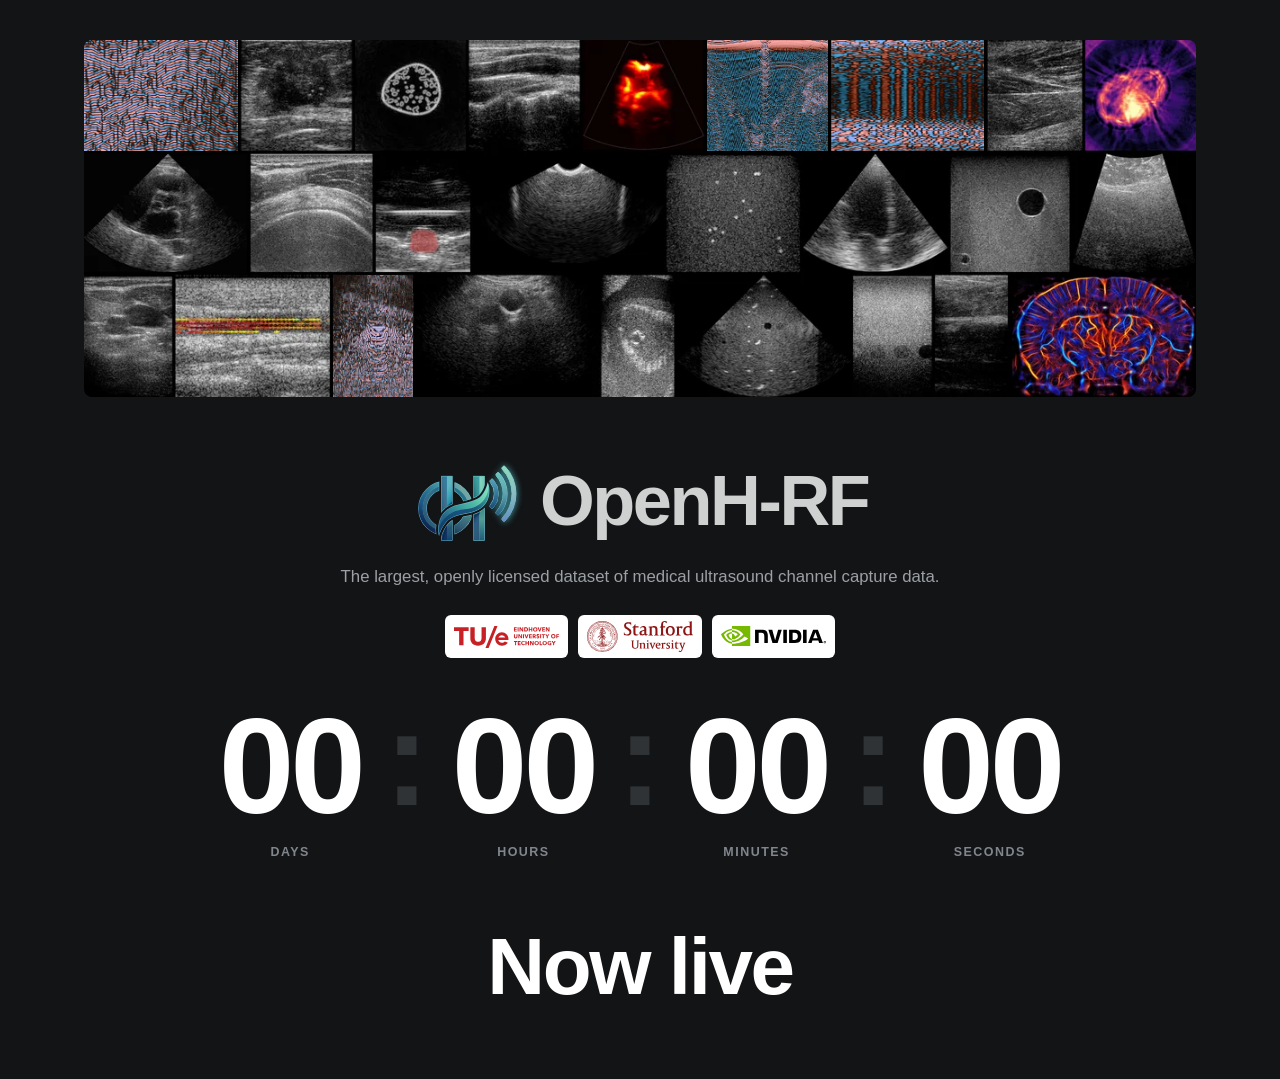
==== teaser/index.html @ 48b75c47 "added teaser webpage" ====
<!DOCTYPE html>
<html lang="en">
<head>
  <meta charset="utf-8">
  <meta name="viewport" content="width=device-width, initial-scale=1">
  <title>OpenH-RF | Coming 4 October 2026</title>
  <meta name="theme-color" content="#131416">
  <meta name="robots" content="noindex">
  <link rel="icon" href="assets/img/logo.svg" type="image/svg+xml">
  <link rel="stylesheet" href="assets/css/teaser.css">
  <script defer src="assets/js/countdown.js"></script>
  <script defer src="assets/js/collage.js"></script>
</head>
<body>
  <main class="page">
    <div class="container">
      <div class="hero-examples">
        <div class="hero-track">
          <div class="hero-set">
            <img src="assets/img/examples.webp" srcset="assets/img/examples@2x.webp 2x" width="1235" height="397"
              alt="A mosaic of B-mode images from 26 of the datasets: clinical scans, phantoms and simulations.">
          </div>
          <div class="hero-set hero-copy" aria-hidden="true">
            <img src="assets/img/examples.webp" srcset="assets/img/examples@2x.webp 2x" width="1235" height="397" alt="">
          </div>
        </div>
      </div>
    </div>
    <div class="container center">
      <h1 class="hero-title">
        <img class="hero-logo" src="assets/img/logo.svg" alt="" width="231" height="180">
        OpenH-RF
      </h1>
      <p class="hero-lead">
        The largest, openly licensed dataset of medical ultrasound channel capture data.
      </p>
      <div class="hero-orgs">
        <a class="org-logo" href="https://www.tue.nl/en/research/" target="_blank" rel="noopener"><img src="assets/img/logos/tue.svg" alt="Eindhoven University of Technology"></a>
        <a class="org-logo" href="https://med.stanford.edu/" target="_blank" rel="noopener"><img src="assets/img/logos/stanford.svg" alt="Stanford University"></a>
        <a class="org-logo" href="https://www.nvidia.com/en-us/" target="_blank" rel="noopener"><img src="assets/img/logos/nvidia.svg" alt="NVIDIA"></a>
      </div>
      <div class="countdown">
        <div class="countdown-unit"><span class="countdown-num" data-unit="days">--</span><span class="countdown-label">Days</span></div>
        <span class="countdown-sep" aria-hidden="true">:</span>
        <div class="countdown-unit"><span class="countdown-num" data-unit="hours">--</span><span class="countdown-label">Hours</span></div>
        <span class="countdown-sep" aria-hidden="true">:</span>
        <div class="countdown-unit"><span class="countdown-num" data-unit="minutes">--</span><span class="countdown-label">Minutes</span></div>
        <span class="countdown-sep" aria-hidden="true">:</span>
        <div class="countdown-unit"><span class="countdown-num" data-unit="seconds">--</span><span class="countdown-label">Seconds</span></div>
      </div>
      <p class="countdown-done" hidden>Now live</p>
    </div>
  </main>
</body>
</html>
---- teaser/assets/css/teaser.css ----
:root {
  color-scheme: dark;
  --text: #cfd0d0;
  --text-2: #9ca0a5;
  --text-3: #81868d;
  --bg: #131416;
  --border: #303335;
  --radius: 6px;
  --radius-lg: 8px;
  --font: -apple-system, BlinkMacSystemFont, "Segoe UI", Helvetica, Arial, sans-serif;
}

*, *::before, *::after { box-sizing: border-box; }
html { -webkit-text-size-adjust: 100%; }
body {
  margin: 0; min-height: 100vh; min-height: 100dvh; display: flex; flex-direction: column; justify-content: center;
  font-family: var(--font); font-size: 16px; line-height: 1.6;
  color: var(--text); background: var(--bg); -webkit-font-smoothing: antialiased;
}
img { max-width: 100%; display: block; }

.container { width: 100%; max-width: 1152px; margin: 0 auto; padding-inline: 1.25rem; }
.center { text-align: center; }
.page { padding-block: 2.5rem 3rem; }

/* ── Countdown ────────────────────────────────────────────────────────── */

.countdown { display: flex; justify-content: center; align-items: flex-start; gap: clamp(0.4rem, 2.2vw, 1.4rem); margin: 2.5rem 0 0; }
.countdown-unit { display: flex; flex-direction: column; align-items: center; min-width: 1.6ch; }
.countdown-num {
  font-size: clamp(3.4rem, 14vw, 8.5rem); font-weight: 800; letter-spacing: -0.03em; line-height: 1;
  font-variant-numeric: tabular-nums; color: #fff;
}
.countdown-sep {
  font-size: clamp(3.4rem, 14vw, 8.5rem); font-weight: 800; line-height: 1; color: var(--border);
  transform: translateY(-0.06em);
}
.countdown-label {
  margin-top: 0.6rem; font-size: clamp(0.62rem, 1.6vw, 0.78rem); font-weight: 700;
  text-transform: uppercase; letter-spacing: 0.12em; color: var(--text-3);
}
.countdown-done { margin: 2.5rem 0 0; font-size: clamp(2.4rem, 8vw, 5rem); font-weight: 800; letter-spacing: -0.03em; color: #fff; }

/* ── Hero ─────────────────────────────────────────────────────────────── */

.hero-title {
  display: inline-flex; align-items: baseline; gap: 0.22em; margin: 0;
  font-size: clamp(2.8rem, 7vw, 4.4rem); font-weight: 800; letter-spacing: -0.035em; line-height: 1.05;
}
/* The bars of the logo's H run from the top of the H to the bottom of the p. */
.hero-logo { height: 1.25em; width: auto; position: relative; top: 0.3em; }
.hero-lead { margin: 1.6rem auto 0; max-width: 640px; color: var(--text-2); font-size: 1.05rem; }
.hero-orgs { display: flex; flex-wrap: wrap; gap: 0.65rem; justify-content: center; margin-top: 1.5rem; }
.org-logo { display: block; max-width: 100%; }
.org-logo img {
  display: block; box-sizing: border-box; width: 7.7rem; height: 2.67rem; max-width: 100%; padding: 0.35rem 0.56rem;
  object-fit: contain; background: #fff; border-radius: var(--radius);
}

/* ── Collage ──────────────────────────────────────────────────────────── */

.hero-examples {
  position: relative; margin-bottom: 2.5rem; border-radius: var(--radius-lg); overflow: hidden; container-type: inline-size;
  -webkit-touch-callout: none; user-select: none;
}
.hero-set { position: relative; }
.hero-set img { display: block; width: 100%; height: auto; }
/* Each tile shows the RF version of its B-mode image: quickly while hovered or held, slowly
   (.auto) when picked at random (.on). */
.hero-tile { position: absolute; opacity: 0; transition: opacity 0.15s; background-image: url("../img/examples-rf.webp"); }
.hero-examples.rf-full .hero-tile { background-image: url("../img/examples-rf@2x.webp"); }
.hero-tile.auto { transition-duration: 0.5s; }
.hero-tile.on, .hero-tile.held { opacity: 1; }
@media (hover: hover) {
  .hero-tile:hover { opacity: 1; }
}
.hero-copy { display: none; }
/* On a phone the banner is twice as wide as the screen and scrolls past, followed by a copy
   of itself. It stands still while a finger is down. */
@keyframes hero-scroll { to { transform: translateX(-50%); } }
@media (max-width: 560px) and (prefers-reduced-motion: no-preference) {
  .hero-examples { margin-inline: -1.25rem; border-radius: 0; background: #000; }
  .hero-track { display: flex; width: max-content; animation: hero-scroll 12s linear infinite; }
  .hero-set { flex: none; width: 200cqw; margin-right: 0.5cqw; }
  .hero-copy { display: block; }
  .hero-examples.touching .hero-track { animation-play-state: paused; }
}

@media (max-width: 560px) {
  .page { padding-block: 1.25rem 2rem; }
  .countdown-sep { display: none; }
}
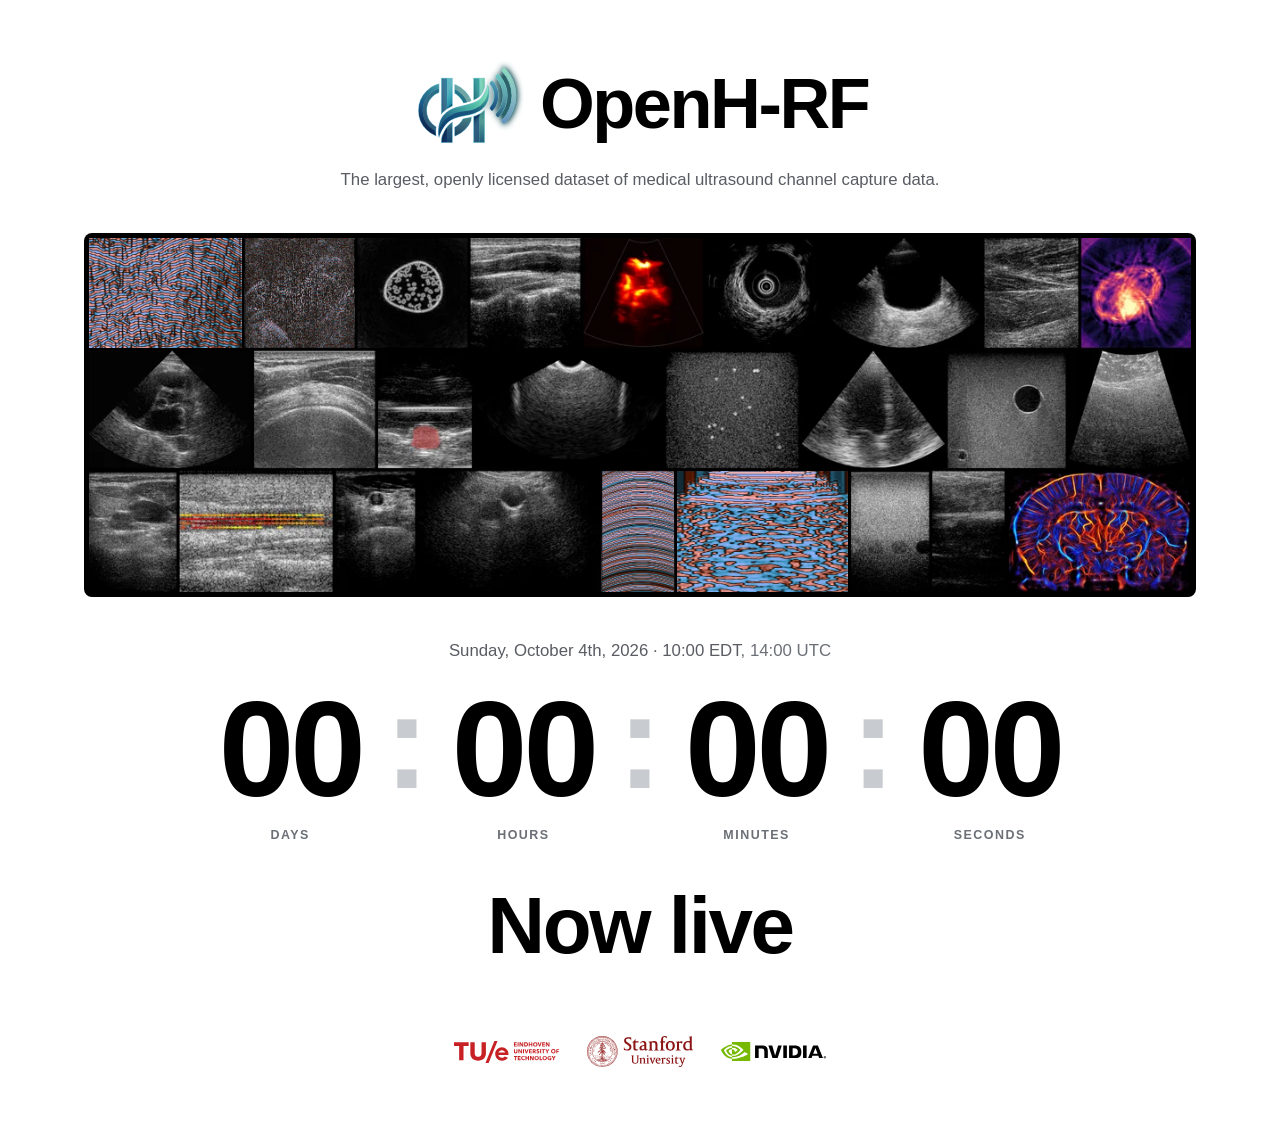
==== commit 3ad671de: "added target time and light mode" ====
--- a/teaser/index.html
+++ b/teaser/index.html
@@ -4,7 +4,8 @@
   <meta charset="utf-8">
   <meta name="viewport" content="width=device-width, initial-scale=1">
   <title>OpenH-RF | Coming 4 October 2026</title>
-  <meta name="theme-color" content="#131416">
+  <meta name="theme-color" media="(prefers-color-scheme: light)" content="#ffffff">
+  <meta name="theme-color" media="(prefers-color-scheme: dark)" content="#131416">
   <meta name="robots" content="noindex">
   <link rel="icon" href="assets/img/logo.svg" type="image/svg+xml">
   <link rel="stylesheet" href="assets/css/teaser.css">
@@ -13,7 +14,14 @@
 </head>
 <body>
   <main class="page">
-    <div class="container">
+    <div class="container center">
+      <h1 class="hero-title">
+        <img class="hero-logo" src="assets/img/logo.svg" alt="" width="231" height="180">
+        OpenH-RF
+      </h1>
+      <p class="hero-lead">
+        The largest, openly licensed dataset of medical ultrasound channel capture data.
+      </p>
       <div class="hero-examples">
         <div class="hero-track">
           <div class="hero-set">
@@ -25,20 +33,7 @@
           </div>
         </div>
       </div>
-    </div>
-    <div class="container center">
-      <h1 class="hero-title">
-        <img class="hero-logo" src="assets/img/logo.svg" alt="" width="231" height="180">
-        OpenH-RF
-      </h1>
-      <p class="hero-lead">
-        The largest, openly licensed dataset of medical ultrasound channel capture data.
-      </p>
-      <div class="hero-orgs">
-        <a class="org-logo" href="https://www.tue.nl/en/research/" target="_blank" rel="noopener"><img src="assets/img/logos/tue.svg" alt="Eindhoven University of Technology"></a>
-        <a class="org-logo" href="https://med.stanford.edu/" target="_blank" rel="noopener"><img src="assets/img/logos/stanford.svg" alt="Stanford University"></a>
-        <a class="org-logo" href="https://www.nvidia.com/en-us/" target="_blank" rel="noopener"><img src="assets/img/logos/nvidia.svg" alt="NVIDIA"></a>
-      </div>
+      <p class="launch">Sunday, October 4th, 2026 · 10:00 EDT<span class="launch-utc">, 14:00 UTC</span></p>
       <div class="countdown">
         <div class="countdown-unit"><span class="countdown-num" data-unit="days">--</span><span class="countdown-label">Days</span></div>
         <span class="countdown-sep" aria-hidden="true">:</span>
@@ -49,6 +44,11 @@
         <div class="countdown-unit"><span class="countdown-num" data-unit="seconds">--</span><span class="countdown-label">Seconds</span></div>
       </div>
       <p class="countdown-done" hidden>Now live</p>
+      <div class="hero-orgs">
+        <a class="org-logo" href="https://www.tue.nl/en/research/" target="_blank" rel="noopener"><img src="assets/img/logos/tue.svg" alt="Eindhoven University of Technology"></a>
+        <a class="org-logo" href="https://med.stanford.edu/" target="_blank" rel="noopener"><img src="assets/img/logos/stanford.svg" alt="Stanford University"></a>
+        <a class="org-logo" href="https://www.nvidia.com/en-us/" target="_blank" rel="noopener"><img src="assets/img/logos/nvidia.svg" alt="NVIDIA"></a>
+      </div>
     </div>
   </main>
 </body>
--- a/teaser/assets/css/teaser.css
+++ b/teaser/assets/css/teaser.css
@@ -1,10 +1,10 @@
 :root {
-  color-scheme: dark;
-  --text: #cfd0d0;
-  --text-2: #9ca0a5;
-  --text-3: #81868d;
-  --bg: #131416;
-  --border: #303335;
+  color-scheme: light dark;
+  --text: light-dark(#000, #cfd0d0);
+  --text-2: light-dark(#5a5c63, #9ca0a5);
+  --text-3: light-dark(#6b6f76, #81868d);
+  --bg: light-dark(#fff, #131416);
+  --border: light-dark(#c8cbcf, #303335);
   --radius: 6px;
   --radius-lg: 8px;
   --font: -apple-system, BlinkMacSystemFont, "Segoe UI", Helvetica, Arial, sans-serif;
@@ -25,11 +25,13 @@
 
 /* ── Countdown ────────────────────────────────────────────────────────── */
 
-.countdown { display: flex; justify-content: center; align-items: flex-start; gap: clamp(0.4rem, 2.2vw, 1.4rem); margin: 2.5rem 0 0; }
+.launch { margin: 2.5rem 0 0; color: var(--text-2); font-size: 1.05rem; }
+.launch-utc { color: var(--text-3); }
+.countdown { display: flex; justify-content: center; align-items: flex-start; gap: clamp(0.4rem, 2.2vw, 1.4rem); margin: 1rem 0 0; }
 .countdown-unit { display: flex; flex-direction: column; align-items: center; min-width: 1.6ch; }
 .countdown-num {
   font-size: clamp(3.4rem, 14vw, 8.5rem); font-weight: 800; letter-spacing: -0.03em; line-height: 1;
-  font-variant-numeric: tabular-nums; color: #fff;
+  font-variant-numeric: tabular-nums; color: light-dark(#000, #fff);
 }
 .countdown-sep {
   font-size: clamp(3.4rem, 14vw, 8.5rem); font-weight: 800; line-height: 1; color: var(--border);
@@ -39,7 +41,7 @@
   margin-top: 0.6rem; font-size: clamp(0.62rem, 1.6vw, 0.78rem); font-weight: 700;
   text-transform: uppercase; letter-spacing: 0.12em; color: var(--text-3);
 }
-.countdown-done { margin: 2.5rem 0 0; font-size: clamp(2.4rem, 8vw, 5rem); font-weight: 800; letter-spacing: -0.03em; color: #fff; }
+.countdown-done { margin: 1rem 0 0; font-size: clamp(2.4rem, 8vw, 5rem); font-weight: 800; letter-spacing: -0.03em; color: light-dark(#000, #fff); }
 
 /* ── Hero ─────────────────────────────────────────────────────────────── */
 
@@ -50,7 +52,7 @@
 /* The bars of the logo's H run from the top of the H to the bottom of the p. */
 .hero-logo { height: 1.25em; width: auto; position: relative; top: 0.3em; }
 .hero-lead { margin: 1.6rem auto 0; max-width: 640px; color: var(--text-2); font-size: 1.05rem; }
-.hero-orgs { display: flex; flex-wrap: wrap; gap: 0.65rem; justify-content: center; margin-top: 1.5rem; }
+.hero-orgs { display: flex; flex-wrap: wrap; gap: 0.65rem; justify-content: center; margin-top: 2.5rem; }
 .org-logo { display: block; max-width: 100%; }
 .org-logo img {
   display: block; box-sizing: border-box; width: 7.7rem; height: 2.67rem; max-width: 100%; padding: 0.35rem 0.56rem;
@@ -60,8 +62,12 @@
 /* ── Collage ──────────────────────────────────────────────────────────── */
 
 .hero-examples {
-  position: relative; margin-bottom: 2.5rem; border-radius: var(--radius-lg); overflow: hidden; container-type: inline-size;
+  position: relative; margin-top: 2.5rem; border-radius: var(--radius-lg); overflow: hidden; container-type: inline-size;
   -webkit-touch-callout: none; user-select: none;
+}
+/* Add dark border in light mode so the collage borders look slightly better. */
+@media (prefers-color-scheme: light) {
+  .hero-examples { padding: 5px; background: #000; }
 }
 .hero-set { position: relative; }
 .hero-set img { display: block; width: 100%; height: auto; }
